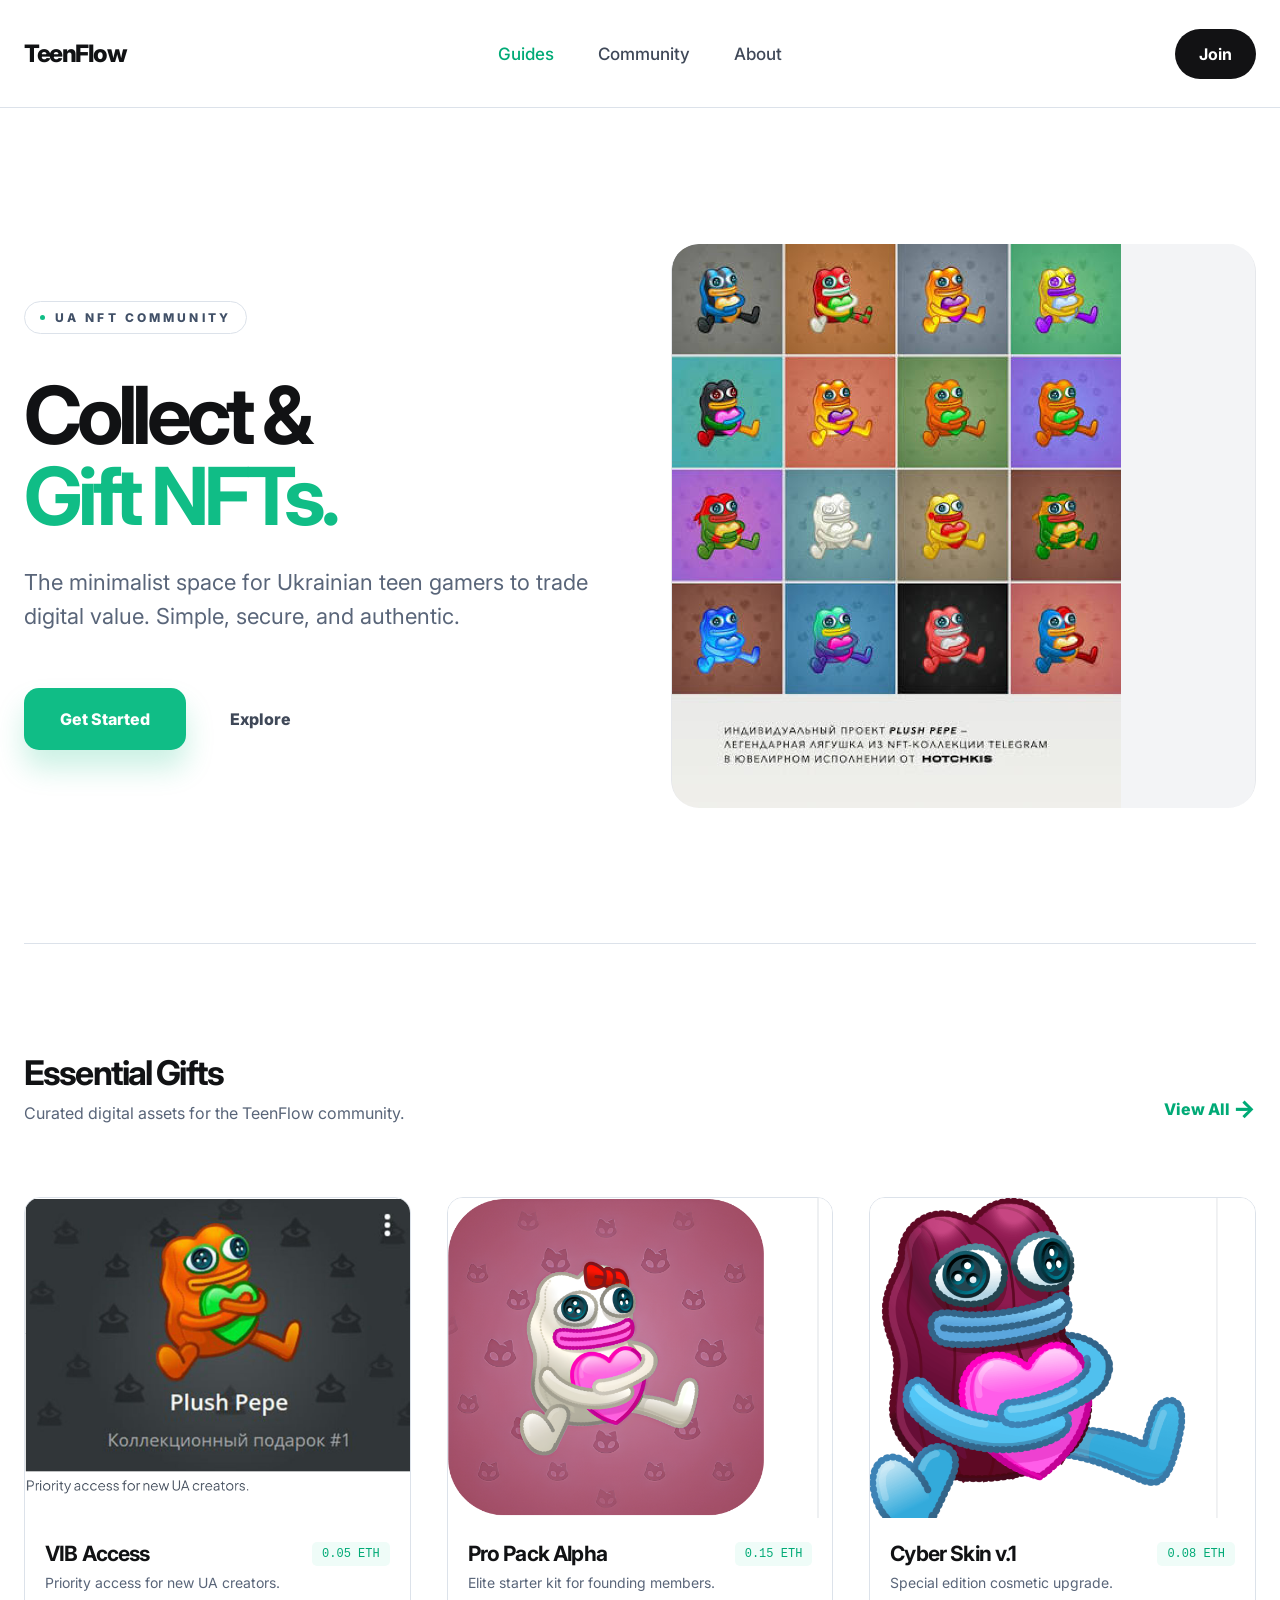
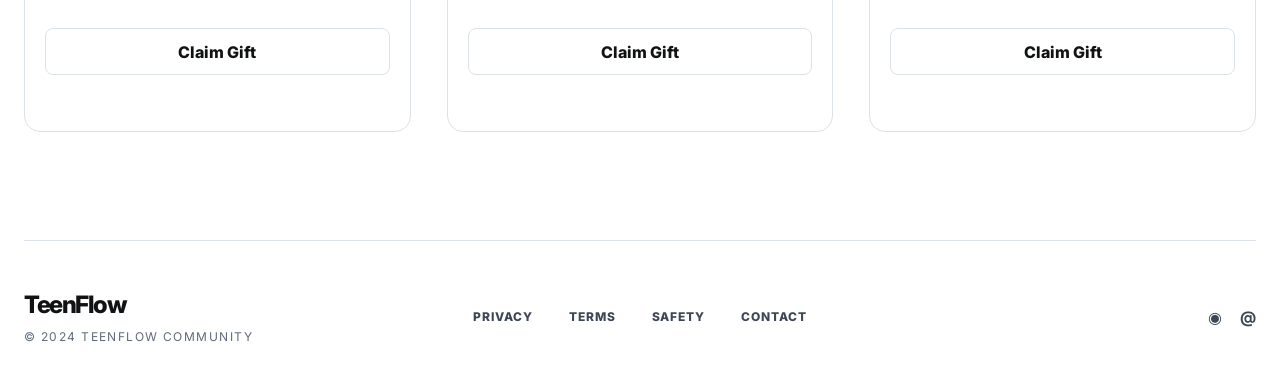
==== index.html @ e6d52f49 "feat: init page" ====
<!DOCTYPE html>
<html lang="en">
<head>
  <meta charset="UTF-8" />
  <meta name="viewport" content="width=device-width, initial-scale=1.0" />
  <title>TeenFlow — NFT Gifts</title>
  <link rel="preconnect" href="https://fonts.googleapis.com">
  <link rel="preconnect" href="https://fonts.gstatic.com" crossorigin>
  <link href="https://fonts.googleapis.com/css2?family=Inter:wght@400;500;600;700;800&display=swap" rel="stylesheet">
  <link rel="stylesheet" href="styles.css" />
</head>
<body>
  <header class="site-header">
    <a class="logo" href="#">TeenFlow</a>
    <nav class="nav" aria-label="Primary navigation">
      <a class="active" href="#guides">Guides</a>
      <a href="#community">Community</a>
      <a href="#about">About</a>
    </nav>
    <a class="join" href="#join">Join</a>
  </header>

  <main>
    <section class="hero section-wrap">
      <div class="hero-copy">
        <span class="pill"><i></i> UA NFT COMMUNITY</span>
        <h1>Collect &<br><span>Gift NFTs.</span></h1>
        <p>The minimalist space for Ukrainian teen gamers to trade digital value. Simple, secure, and authentic.</p>
        <div class="actions">
          <a class="button primary" href="#gifts">Get Started</a>
          <a class="button secondary" href="#explore">Explore</a>
        </div>
      </div>
      <div class="hero-art art-crop" aria-label="Plush Pepe NFT collection preview"></div>
    </section>

    <section id="gifts" class="gifts section-wrap">
      <div class="section-head">
        <div>
          <h2>Essential Gifts</h2>
          <p>Curated digital assets for the TeenFlow community.</p>
        </div>
        <a class="view-all" href="#">View All <span>→</span></a>
      </div>

      <div class="cards">
        <article class="card">
          <div class="card-image gift-one art-crop"></div>
          <div class="card-body">
            <div class="card-title-row">
              <h3>VIB Access</h3>
              <span class="price">0.05 ETH</span>
            </div>
            <p>Priority access for new UA creators.</p>
            <button>Claim Gift</button>
          </div>
        </article>

        <article class="card">
          <div class="card-image gift-two art-crop"></div>
          <div class="card-body">
            <div class="card-title-row">
              <h3>Pro Pack Alpha</h3>
              <span class="price">0.15 ETH</span>
            </div>
            <p>Elite starter kit for founding members.</p>
            <button>Claim Gift</button>
          </div>
        </article>

        <article class="card">
          <div class="card-image gift-three art-crop"></div>
          <div class="card-body">
            <div class="card-title-row">
              <h3>Cyber Skin v.1</h3>
              <span class="price">0.08 ETH</span>
            </div>
            <p>Special edition cosmetic upgrade.</p>
            <button>Claim Gift</button>
          </div>
        </article>
      </div>
    </section>
  </main>

  <footer class="footer section-wrap">
    <div>
      <a class="logo" href="#">TeenFlow</a>
      <p>© 2024 TEENFLOW COMMUNITY</p>
    </div>
    <nav aria-label="Footer navigation">
      <a href="#">PRIVACY</a>
      <a href="#">TERMS</a>
      <a href="#">SAFETY</a>
      <a href="#">CONTACT</a>
    </nav>
    <div class="socials" aria-label="Social links">
      <a href="#">◉</a>
      <a href="#">@</a>
    </div>
  </footer>
</body>
</html>
---- styles.css ----
:root {
  --green: #10bd86;
  --green-dark: #00aa76;
  --ink: #111214;
  --muted: #596579;
  --line: #dce2ea;
  --soft: #f7f9fb;
}

* { box-sizing: border-box; }
html { scroll-behavior: smooth; }
body {
  margin: 0;
  color: var(--ink);
  background: #fff;
  font-family: Inter, system-ui, -apple-system, BlinkMacSystemFont, "Segoe UI", sans-serif;
}
a { color: inherit; text-decoration: none; }

.section-wrap {
  width: min(1240px, calc(100% - 48px));
  margin: 0 auto;
}

.site-header {
  height: 108px;
  border-bottom: 1px solid var(--line);
  display: grid;
  grid-template-columns: 1fr auto 1fr;
  align-items: center;
  padding: 0 max(24px, calc((100vw - 1240px) / 2));
}
.logo {
  font-size: 24px;
  font-weight: 800;
  letter-spacing: -0.06em;
}
.nav {
  display: flex;
  gap: 44px;
  color: #3f4858;
  font-size: 17px;
  font-weight: 500;
}
.nav .active { color: var(--green-dark); }
.join {
  justify-self: end;
  background: #121214;
  color: #fff;
  padding: 15px 24px;
  border-radius: 999px;
  font-weight: 700;
}

.hero {
  min-height: 835px;
  display: grid;
  grid-template-columns: 1fr 585px;
  align-items: center;
  gap: 72px;
}
.pill {
  display: inline-flex;
  align-items: center;
  gap: 10px;
  padding: 8px 15px;
  border: 1px solid var(--line);
  border-radius: 999px;
  color: #415067;
  font-size: 12px;
  font-weight: 800;
  letter-spacing: 0.26em;
}
.pill i {
  width: 5px;
  height: 5px;
  background: var(--green);
  border-radius: 50%;
}
.hero h1 {
  margin: 40px 0 28px;
  font-size: clamp(58px, 7vw, 80px);
  line-height: 1.02;
  letter-spacing: -0.065em;
}
.hero h1 span { color: var(--green); }
.hero p {
  max-width: 610px;
  margin: 0;
  color: var(--muted);
  font-size: 22px;
  line-height: 1.55;
}
.actions {
  display: flex;
  align-items: center;
  gap: 44px;
  margin-top: 55px;
}
.button {
  font-weight: 800;
  font-size: 16px;
}
.primary {
  color: #fff;
  background: var(--green);
  padding: 21px 36px;
  border-radius: 15px;
  box-shadow: 0 18px 28px rgba(16, 189, 134, 0.22);
}
.secondary { color: #3f4858; }

.art-crop {
  background-image: url("image.png");
  background-size: 1440px 2002.5px;
  background-repeat: no-repeat;
}
.hero-art {
  width: 585px;
  height: 564px;
  background-position: -756px -235px;
  border-radius: 28px;
}

.gifts {
  border-top: 1px solid var(--line);
  padding-top: 112px;
  padding-bottom: 108px;
}
.section-head {
  display: flex;
  justify-content: space-between;
  align-items: end;
  margin-bottom: 74px;
}
.section-head h2 {
  margin: 0 0 13px;
  font-size: 34px;
  line-height: 1;
  letter-spacing: -0.055em;
}
.section-head p {
  margin: 0;
  color: var(--muted);
  font-size: 16px;
}
.view-all {
  color: var(--green-dark);
  font-weight: 800;
  font-size: 16px;
}
.view-all span { font-size: 24px; vertical-align: -2px; }
.cards {
  display: grid;
  grid-template-columns: repeat(3, 1fr);
  gap: 36px;
}
.card {
  min-height: 535px;
  border: 1px solid var(--line);
  border-radius: 16px;
  overflow: hidden;
  background: #fff;
}
.card-image {
  width: 100%;
  height: 320px;
  background-color: #f5f7f8;
}
.gift-one { background-position: -117px -1215px; }
.gift-two { background-position: -544px -1215px; }
.gift-three { background-position: -994px -1229px; }
.card-body { padding: 24px 20px 18px; }
.card-title-row {
  display: flex;
  justify-content: space-between;
  align-items: center;
  gap: 12px;
}
.card h3 {
  margin: 0;
  font-size: 21px;
  line-height: 1.15;
  letter-spacing: -0.04em;
}
.price {
  flex: none;
  color: var(--green-dark);
  background: #effcf8;
  border-radius: 5px;
  padding: 5px 10px;
  font-family: ui-monospace, SFMono-Regular, Menlo, Consolas, monospace;
  font-size: 12px;
}
.card p {
  min-height: 38px;
  margin: 8px 0 16px;
  color: var(--muted);
  font-size: 14px;
  line-height: 1.35;
}
.card button {
  width: 100%;
  height: 47px;
  border: 1px solid var(--line);
  border-radius: 8px;
  background: #fff;
  color: var(--ink);
  font: inherit;
  font-weight: 800;
  cursor: pointer;
}

.footer {
  border-top: 1px solid var(--line);
  min-height: 152px;
  display: grid;
  grid-template-columns: 1fr auto 1fr;
  align-items: center;
}
.footer p {
  margin: 10px 0 0;
  color: #606a7a;
  font-size: 12px;
  letter-spacing: 0.12em;
}
.footer nav {
  display: flex;
  gap: 36px;
  color: #3d4656;
  font-size: 12px;
  font-weight: 800;
  letter-spacing: 0.08em;
}
.socials {
  justify-self: end;
  display: flex;
  gap: 18px;
  color: #3d4656;
  font-weight: 700;
}

@media (max-width: 1000px) {
  .site-header { grid-template-columns: auto 1fr auto; gap: 20px; }
  .nav { justify-content: center; gap: 20px; }
  .hero { grid-template-columns: 1fr; padding: 72px 0; min-height: auto; }
  .hero-art { justify-self: center; max-width: 100%; }
  .cards { grid-template-columns: 1fr; }
  .card { max-width: 500px; width: 100%; margin: 0 auto; }
  .footer { grid-template-columns: 1fr; gap: 24px; padding: 42px 0; text-align: center; }
  .footer nav, .socials { justify-content: center; justify-self: center; flex-wrap: wrap; }
}

@media (max-width: 640px) {
  .section-wrap { width: min(100% - 28px, 1240px); }
  .site-header { height: auto; padding: 22px 14px; grid-template-columns: 1fr auto; }
  .nav { order: 3; grid-column: 1 / -1; padding-top: 16px; }
  .join { padding: 12px 18px; }
  .hero h1 { font-size: 54px; }
  .hero p { font-size: 18px; }
  .actions { gap: 24px; margin-top: 36px; }
  .hero-art {
    width: 100%;
    height: 0;
    padding-bottom: 96%;
    background-size: 246%;
    background-position: 60% 13%;
  }
  .section-head { align-items: start; gap: 20px; flex-direction: column; }
}
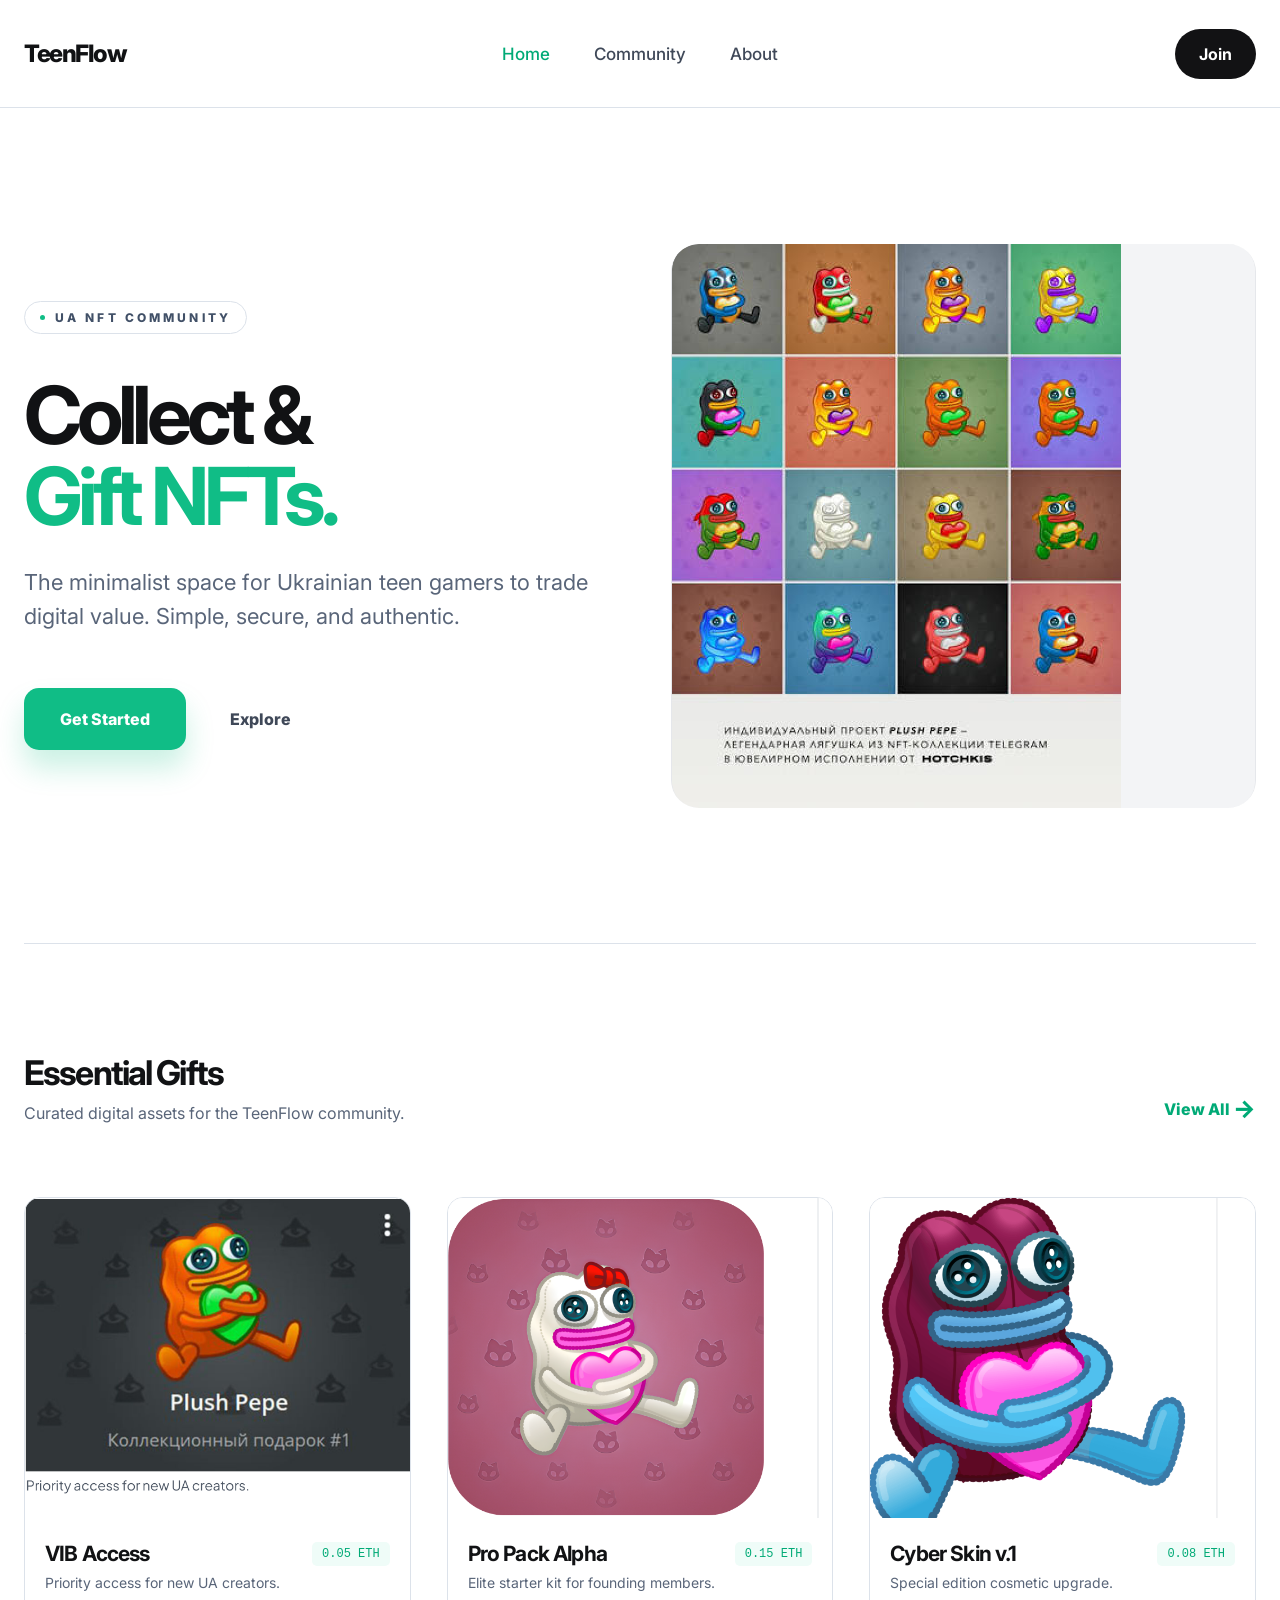
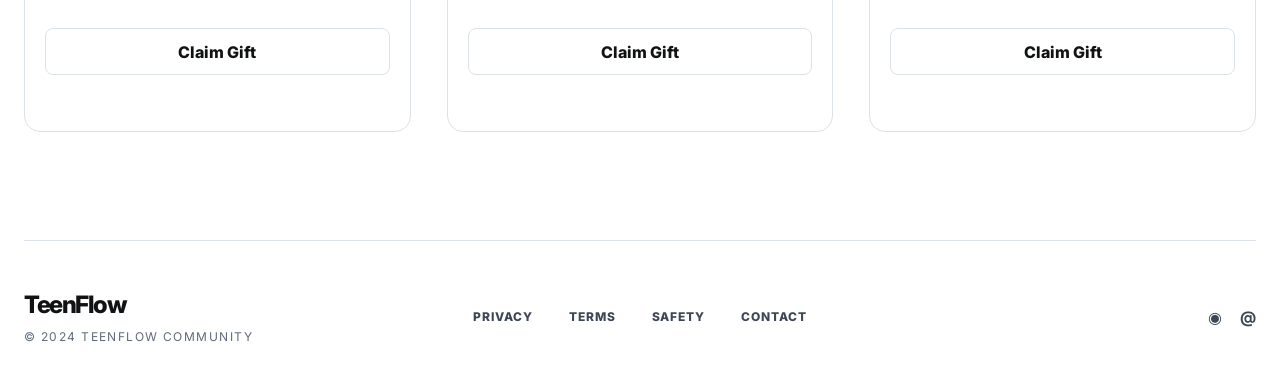
==== commit 56e0ecfd: "Add files via upload" ====
--- a/index.html
+++ b/index.html
@@ -1,103 +1,108 @@
-<!DOCTYPE html>
+<!doctype html>
 <html lang="en">
-<head>
-  <meta charset="UTF-8" />
-  <meta name="viewport" content="width=device-width, initial-scale=1.0" />
-  <title>TeenFlow — NFT Gifts</title>
-  <link rel="preconnect" href="https://fonts.googleapis.com">
-  <link rel="preconnect" href="https://fonts.gstatic.com" crossorigin>
-  <link href="https://fonts.googleapis.com/css2?family=Inter:wght@400;500;600;700;800&display=swap" rel="stylesheet">
-  <link rel="stylesheet" href="styles.css" />
-</head>
-<body>
-  <header class="site-header">
-    <a class="logo" href="#">TeenFlow</a>
-    <nav class="nav" aria-label="Primary navigation">
-      <a class="active" href="#guides">Guides</a>
-      <a href="#community">Community</a>
-      <a href="#about">About</a>
-    </nav>
-    <a class="join" href="#join">Join</a>
-  </header>
+    <head>
+        <meta charset="UTF-8" />
+        <meta name="viewport" content="width=device-width, initial-scale=1.0" />
+        <title>TeenFlow — NFT Gifts</title>
+        <link rel="preconnect" href="https://fonts.googleapis.com" />
+        <link rel="preconnect" href="https://fonts.gstatic.com" crossorigin />
+        <link
+            href="https://fonts.googleapis.com/css2?family=Inter:wght@400;500;600;700;800&display=swap"
+            rel="stylesheet" />
+        <link rel="stylesheet" href="styles.css" />
+    </head>
+    <body>
+        <header class="site-header">
+            <a class="logo" href="#">TeenFlow</a>
+            <nav class="nav" aria-label="Primary navigation">
+                <a class="active" href="index.html">Home</a>
+                <a href="community.html">Community</a>
+                <a href="about.html">About</a>
+            </nav>
+            <a class="join" href="#join">Join</a>
+        </header>
 
-  <main>
-    <section class="hero section-wrap">
-      <div class="hero-copy">
-        <span class="pill"><i></i> UA NFT COMMUNITY</span>
-        <h1>Collect &<br><span>Gift NFTs.</span></h1>
-        <p>The minimalist space for Ukrainian teen gamers to trade digital value. Simple, secure, and authentic.</p>
-        <div class="actions">
-          <a class="button primary" href="#gifts">Get Started</a>
-          <a class="button secondary" href="#explore">Explore</a>
-        </div>
-      </div>
-      <div class="hero-art art-crop" aria-label="Plush Pepe NFT collection preview"></div>
-    </section>
+        <main>
+            <section class="hero section-wrap">
+                <div class="hero-copy">
+                    <span class="pill"><i></i> UA NFT COMMUNITY</span>
+                    <h1>Collect &<br /><span>Gift NFTs.</span></h1>
+                    <p>
+                        The minimalist space for Ukrainian teen gamers to trade digital value.
+                        Simple, secure, and authentic.
+                    </p>
+                    <div class="actions">
+                        <a class="button primary" href="#gifts">Get Started</a>
+                        <a class="button secondary" href="#explore">Explore</a>
+                    </div>
+                </div>
+                <div class="hero-art art-crop" aria-label="Plush Pepe NFT collection preview"></div>
+            </section>
 
-    <section id="gifts" class="gifts section-wrap">
-      <div class="section-head">
-        <div>
-          <h2>Essential Gifts</h2>
-          <p>Curated digital assets for the TeenFlow community.</p>
-        </div>
-        <a class="view-all" href="#">View All <span>→</span></a>
-      </div>
+            <section id="gifts" class="gifts section-wrap">
+                <div class="section-head">
+                    <div>
+                        <h2>Essential Gifts</h2>
+                        <p>Curated digital assets for the TeenFlow community.</p>
+                    </div>
+                    <a class="view-all" href="#">View All <span>→</span></a>
+                </div>
 
-      <div class="cards">
-        <article class="card">
-          <div class="card-image gift-one art-crop"></div>
-          <div class="card-body">
-            <div class="card-title-row">
-              <h3>VIB Access</h3>
-              <span class="price">0.05 ETH</span>
+                <div class="cards">
+                    <article class="card">
+                        <div class="card-image gift-one art-crop"></div>
+                        <div class="card-body">
+                            <div class="card-title-row">
+                                <h3>VIB Access</h3>
+                                <span class="price">0.05 ETH</span>
+                            </div>
+                            <p>Priority access for new UA creators.</p>
+                            <button>Claim Gift</button>
+                        </div>
+                    </article>
+
+                    <article class="card">
+                        <div class="card-image gift-two art-crop"></div>
+                        <div class="card-body">
+                            <div class="card-title-row">
+                                <h3>Pro Pack Alpha</h3>
+                                <span class="price">0.15 ETH</span>
+                            </div>
+                            <p>Elite starter kit for founding members.</p>
+                            <button>Claim Gift</button>
+                        </div>
+                    </article>
+
+                    <article class="card">
+                        <div class="card-image gift-three art-crop"></div>
+                        <div class="card-body">
+                            <div class="card-title-row">
+                                <h3>Cyber Skin v.1</h3>
+                                <span class="price">0.08 ETH</span>
+                            </div>
+                            <p>Special edition cosmetic upgrade.</p>
+                            <button>Claim Gift</button>
+                        </div>
+                    </article>
+                </div>
+            </section>
+        </main>
+
+        <footer class="footer section-wrap">
+            <div>
+                <a class="logo" href="#">TeenFlow</a>
+                <p>© 2024 TEENFLOW COMMUNITY</p>
             </div>
-            <p>Priority access for new UA creators.</p>
-            <button>Claim Gift</button>
-          </div>
-        </article>
-
-        <article class="card">
-          <div class="card-image gift-two art-crop"></div>
-          <div class="card-body">
-            <div class="card-title-row">
-              <h3>Pro Pack Alpha</h3>
-              <span class="price">0.15 ETH</span>
+            <nav aria-label="Footer navigation">
+                <a href="#">PRIVACY</a>
+                <a href="#">TERMS</a>
+                <a href="#">SAFETY</a>
+                <a href="#">CONTACT</a>
+            </nav>
+            <div class="socials" aria-label="Social links">
+                <a href="#">◉</a>
+                <a href="#">@</a>
             </div>
-            <p>Elite starter kit for founding members.</p>
-            <button>Claim Gift</button>
-          </div>
-        </article>
-
-        <article class="card">
-          <div class="card-image gift-three art-crop"></div>
-          <div class="card-body">
-            <div class="card-title-row">
-              <h3>Cyber Skin v.1</h3>
-              <span class="price">0.08 ETH</span>
-            </div>
-            <p>Special edition cosmetic upgrade.</p>
-            <button>Claim Gift</button>
-          </div>
-        </article>
-      </div>
-    </section>
-  </main>
-
-  <footer class="footer section-wrap">
-    <div>
-      <a class="logo" href="#">TeenFlow</a>
-      <p>© 2024 TEENFLOW COMMUNITY</p>
-    </div>
-    <nav aria-label="Footer navigation">
-      <a href="#">PRIVACY</a>
-      <a href="#">TERMS</a>
-      <a href="#">SAFETY</a>
-      <a href="#">CONTACT</a>
-    </nav>
-    <div class="socials" aria-label="Social links">
-      <a href="#">◉</a>
-      <a href="#">@</a>
-    </div>
-  </footer>
-</body>
+        </footer>
+    </body>
 </html>
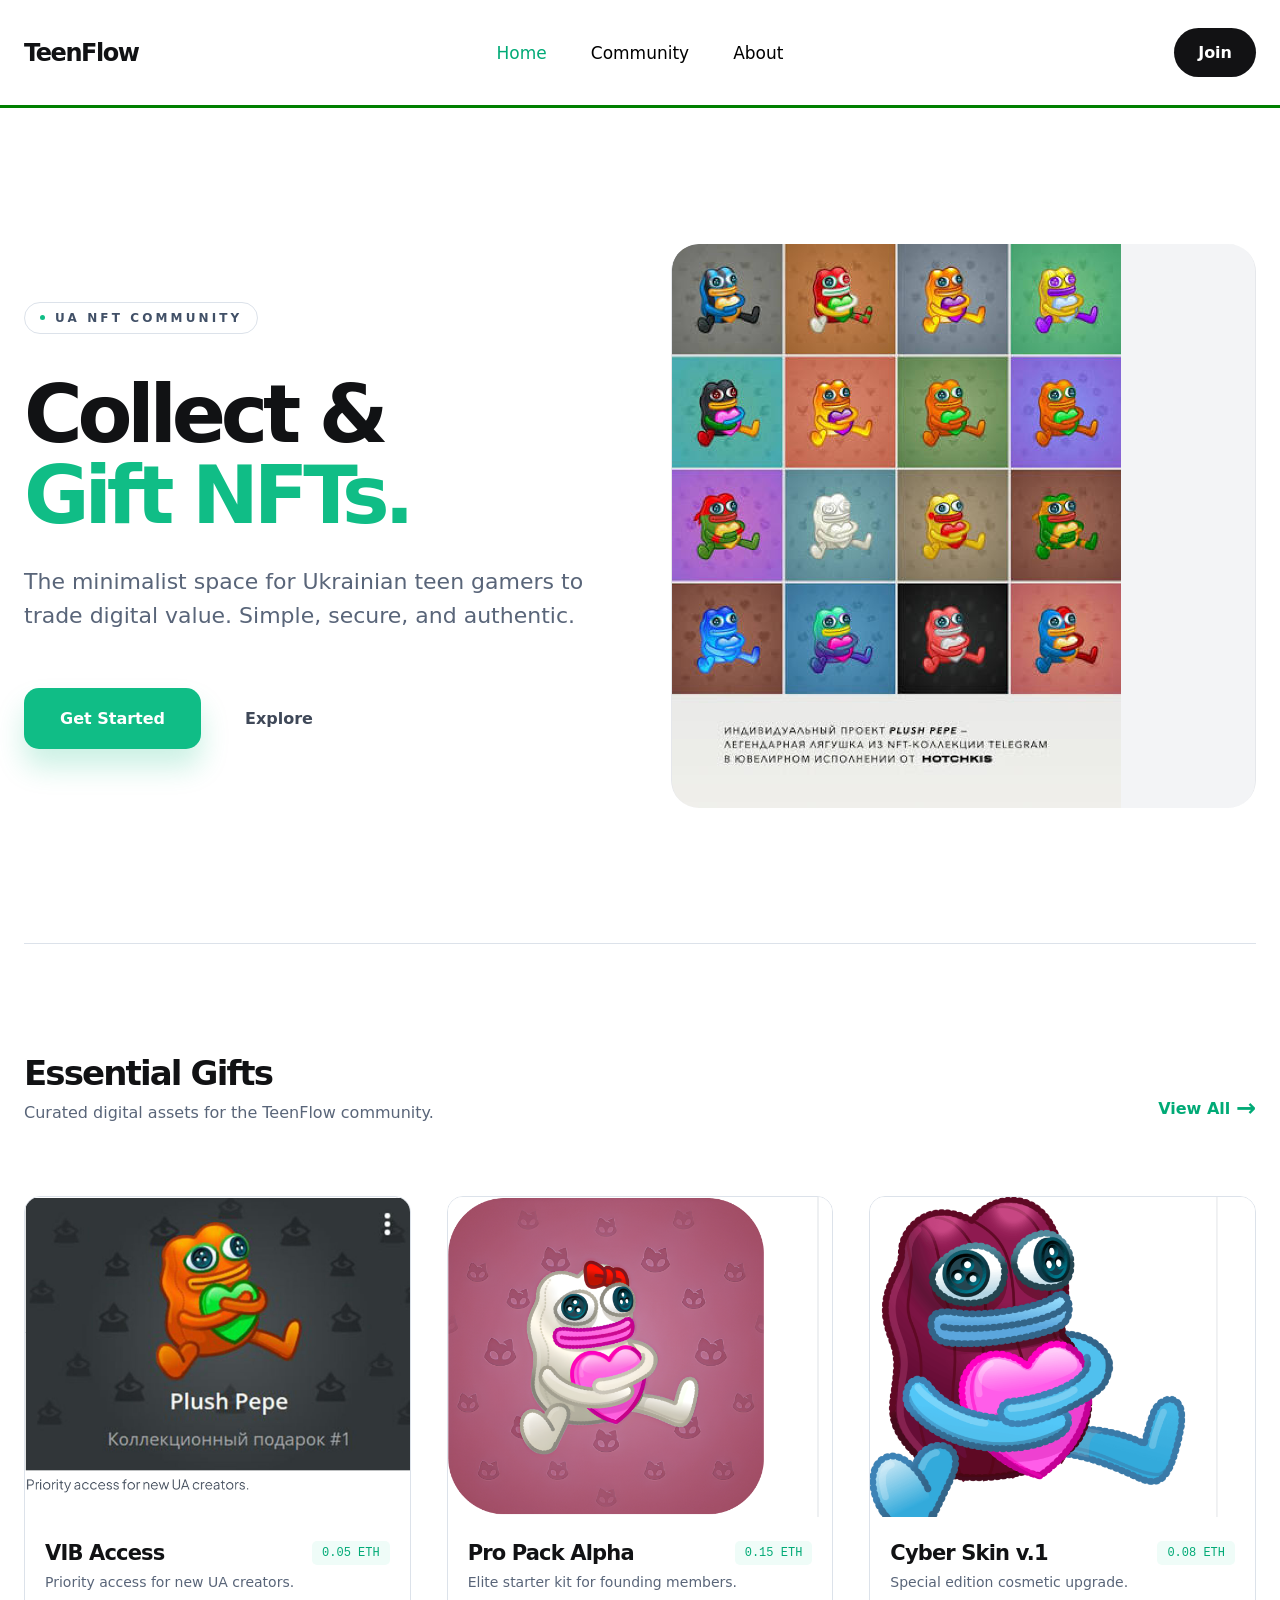
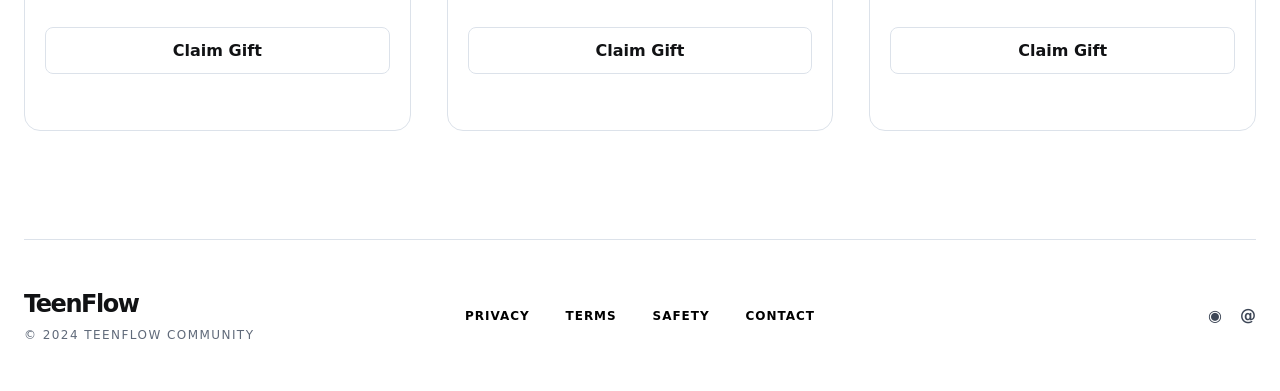
==== commit f998a358: "Refactors navbar and optimizes font loading Updates the navigation bar to use CSS Grid for improved " ====
--- a/index.html
+++ b/index.html
@@ -4,11 +4,6 @@
         <meta charset="UTF-8" />
         <meta name="viewport" content="width=device-width, initial-scale=1.0" />
         <title>TeenFlow — NFT Gifts</title>
-        <link rel="preconnect" href="https://fonts.googleapis.com" />
-        <link rel="preconnect" href="https://fonts.gstatic.com" crossorigin />
-        <link
-            href="https://fonts.googleapis.com/css2?family=Inter:wght@400;500;600;700;800&display=swap"
-            rel="stylesheet" />
         <link rel="stylesheet" href="styles.css" />
     </head>
     <body>
@@ -19,7 +14,7 @@
                 <a href="community.html">Community</a>
                 <a href="about.html">About</a>
             </nav>
-            <a class="join" href="#join">Join</a>
+            <a class="join" href="join.html">Join</a>
         </header>
 
         <main>
--- a/styles.css
+++ b/styles.css
@@ -7,15 +7,56 @@
   --soft: #f7f9fb;
 }
 
-* { box-sizing: border-box; }
-html { scroll-behavior: smooth; }
+.logo:hover {
+  color: green;
+}
+
+nav a {
+  color: black;
+}
+
+.join:hover {
+  color: green;
+}
+
+button:hover {
+  color: green;
+}
+
+.nav:hover {
+  text-decoration: none;
+  color: green;
+}
+
+footer a:hover {
+  color: green;
+  text-align: none;
+}
+
+.nav a:hover {
+  text-decoration: none;
+  color: green;
+}
+
+* {
+  box-sizing: border-box;
+}
+
+html {
+  scroll-behavior: smooth;
+}
+
 body {
   margin: 0;
   color: var(--ink);
   background: #fff;
   font-family: Inter, system-ui, -apple-system, BlinkMacSystemFont, "Segoe UI", sans-serif;
 }
-a { color: inherit; text-decoration: none; }
+
+a {
+  color: inherit;
+  text-decoration: none;
+}
 
 .section-wrap {
   width: min(1240px, calc(100% - 48px));
@@ -24,17 +65,19 @@
 
 .site-header {
   height: 108px;
-  border-bottom: 1px solid var(--line);
+  border-bottom: 3px solid green;
   display: grid;
   grid-template-columns: 1fr auto 1fr;
   align-items: center;
   padding: 0 max(24px, calc((100vw - 1240px) / 2));
 }
+
 .logo {
   font-size: 24px;
   font-weight: 800;
   letter-spacing: -0.06em;
 }
+
 .nav {
   display: flex;
   gap: 44px;
@@ -42,7 +85,11 @@
   font-size: 17px;
   font-weight: 500;
 }
-.nav .active { color: var(--green-dark); }
+
+.nav .active {
+  color: var(--green-dark);
+}
+
 .join {
   justify-self: end;
   background: #121214;
@@ -59,6 +106,7 @@
   align-items: center;
   gap: 72px;
 }
+
 .pill {
   display: inline-flex;
   align-items: center;
@@ -71,19 +119,25 @@
   font-weight: 800;
   letter-spacing: 0.26em;
 }
+
 .pill i {
   width: 5px;
   height: 5px;
   background: var(--green);
   border-radius: 50%;
 }
+
 .hero h1 {
   margin: 40px 0 28px;
   font-size: clamp(58px, 7vw, 80px);
   line-height: 1.02;
   letter-spacing: -0.065em;
 }
-.hero h1 span { color: var(--green); }
+
+.hero h1 span {
+  color: var(--green);
+}
+
 .hero p {
   max-width: 610px;
   margin: 0;
@@ -91,16 +145,19 @@
   font-size: 22px;
   line-height: 1.55;
 }
+
 .actions {
   display: flex;
   align-items: center;
   gap: 44px;
   margin-top: 55px;
 }
+
 .button {
   font-weight: 800;
   font-size: 16px;
 }
+
 .primary {
   color: #fff;
   background: var(--green);
@@ -108,13 +165,17 @@
   border-radius: 15px;
   box-shadow: 0 18px 28px rgba(16, 189, 134, 0.22);
 }
-.secondary { color: #3f4858; }
+
+.secondary {
+  color: #3f4858;
+}
 
 .art-crop {
   background-image: url("image.png");
   background-size: 1440px 2002.5px;
   background-repeat: no-repeat;
 }
+
 .hero-art {
   width: 585px;
   height: 564px;
@@ -127,34 +188,44 @@
   padding-top: 112px;
   padding-bottom: 108px;
 }
+
 .section-head {
   display: flex;
   justify-content: space-between;
   align-items: end;
   margin-bottom: 74px;
 }
+
 .section-head h2 {
   margin: 0 0 13px;
   font-size: 34px;
   line-height: 1;
   letter-spacing: -0.055em;
 }
+
 .section-head p {
   margin: 0;
   color: var(--muted);
   font-size: 16px;
 }
+
 .view-all {
   color: var(--green-dark);
   font-weight: 800;
   font-size: 16px;
 }
-.view-all span { font-size: 24px; vertical-align: -2px; }
+
+.view-all span {
+  font-size: 24px;
+  vertical-align: -2px;
+}
+
 .cards {
   display: grid;
   grid-template-columns: repeat(3, 1fr);
   gap: 36px;
 }
+
 .card {
   min-height: 535px;
   border: 1px solid var(--line);
@@ -162,27 +233,43 @@
   overflow: hidden;
   background: #fff;
 }
+
 .card-image {
   width: 100%;
   height: 320px;
   background-color: #f5f7f8;
 }
-.gift-one { background-position: -117px -1215px; }
-.gift-two { background-position: -544px -1215px; }
-.gift-three { background-position: -994px -1229px; }
-.card-body { padding: 24px 20px 18px; }
+
+.gift-one {
+  background-position: -117px -1215px;
+}
+
+.gift-two {
+  background-position: -544px -1215px;
+}
+
+.gift-three {
+  background-position: -994px -1229px;
+}
+
+.card-body {
+  padding: 24px 20px 18px;
+}
+
 .card-title-row {
   display: flex;
   justify-content: space-between;
   align-items: center;
   gap: 12px;
 }
+
 .card h3 {
   margin: 0;
   font-size: 21px;
   line-height: 1.15;
   letter-spacing: -0.04em;
 }
+
 .price {
   flex: none;
   color: var(--green-dark);
@@ -192,6 +279,7 @@
   font-family: ui-monospace, SFMono-Regular, Menlo, Consolas, monospace;
   font-size: 12px;
 }
+
 .card p {
   min-height: 38px;
   margin: 8px 0 16px;
@@ -199,6 +287,7 @@
   font-size: 14px;
   line-height: 1.35;
 }
+
 .card button {
   width: 100%;
   height: 47px;
@@ -218,12 +307,14 @@
   grid-template-columns: 1fr auto 1fr;
   align-items: center;
 }
+
 .footer p {
   margin: 10px 0 0;
   color: #606a7a;
   font-size: 12px;
   letter-spacing: 0.12em;
 }
+
 .footer nav {
   display: flex;
   gap: 36px;
@@ -232,6 +323,7 @@
   font-weight: 800;
   letter-spacing: 0.08em;
 }
+
 .socials {
   justify-self: end;
   display: flex;
@@ -241,24 +333,86 @@
 }
 
 @media (max-width: 1000px) {
-  .site-header { grid-template-columns: auto 1fr auto; gap: 20px; }
-  .nav { justify-content: center; gap: 20px; }
-  .hero { grid-template-columns: 1fr; padding: 72px 0; min-height: auto; }
-  .hero-art { justify-self: center; max-width: 100%; }
-  .cards { grid-template-columns: 1fr; }
-  .card { max-width: 500px; width: 100%; margin: 0 auto; }
-  .footer { grid-template-columns: 1fr; gap: 24px; padding: 42px 0; text-align: center; }
-  .footer nav, .socials { justify-content: center; justify-self: center; flex-wrap: wrap; }
+  .site-header {
+    grid-template-columns: auto 1fr auto;
+    gap: 20px;
+  }
+
+  .nav {
+    justify-content: center;
+    gap: 20px;
+  }
+
+  .hero {
+    grid-template-columns: 1fr;
+    padding: 72px 0;
+    min-height: auto;
+  }
+
+  .hero-art {
+    justify-self: center;
+    max-width: 100%;
+  }
+
+  .cards {
+    grid-template-columns: 1fr;
+  }
+
+  .card {
+    max-width: 500px;
+    width: 100%;
+    margin: 0 auto;
+  }
+
+  .footer {
+    grid-template-columns: 1fr;
+    gap: 24px;
+    padding: 42px 0;
+    text-align: center;
+  }
+
+  .footer nav,
+  .socials {
+    justify-content: center;
+    justify-self: center;
+    flex-wrap: wrap;
+  }
 }
 
 @media (max-width: 640px) {
-  .section-wrap { width: min(100% - 28px, 1240px); }
-  .site-header { height: auto; padding: 22px 14px; grid-template-columns: 1fr auto; }
-  .nav { order: 3; grid-column: 1 / -1; padding-top: 16px; }
-  .join { padding: 12px 18px; }
-  .hero h1 { font-size: 54px; }
-  .hero p { font-size: 18px; }
-  .actions { gap: 24px; margin-top: 36px; }
+  .section-wrap {
+    width: min(100% - 28px, 1240px);
+  }
+
+  .site-header {
+    height: auto;
+    padding: 22px 14px;
+    grid-template-columns: 1fr auto;
+  }
+
+  .nav {
+    order: 3;
+    grid-column: 1 / -1;
+    padding-top: 16px;
+  }
+
+  .join {
+    padding: 12px 18px;
+  }
+
+  .hero h1 {
+    font-size: 54px;
+  }
+
+  .hero p {
+    font-size: 18px;
+  }
+
+  .actions {
+    gap: 24px;
+    margin-top: 36px;
+  }
+
   .hero-art {
     width: 100%;
     height: 0;
@@ -266,5 +420,10 @@
     background-size: 246%;
     background-position: 60% 13%;
   }
-  .section-head { align-items: start; gap: 20px; flex-direction: column; }
-}
+
+  .section-head {
+    align-items: start;
+    gap: 20px;
+    flex-direction: column;
+  }
+}
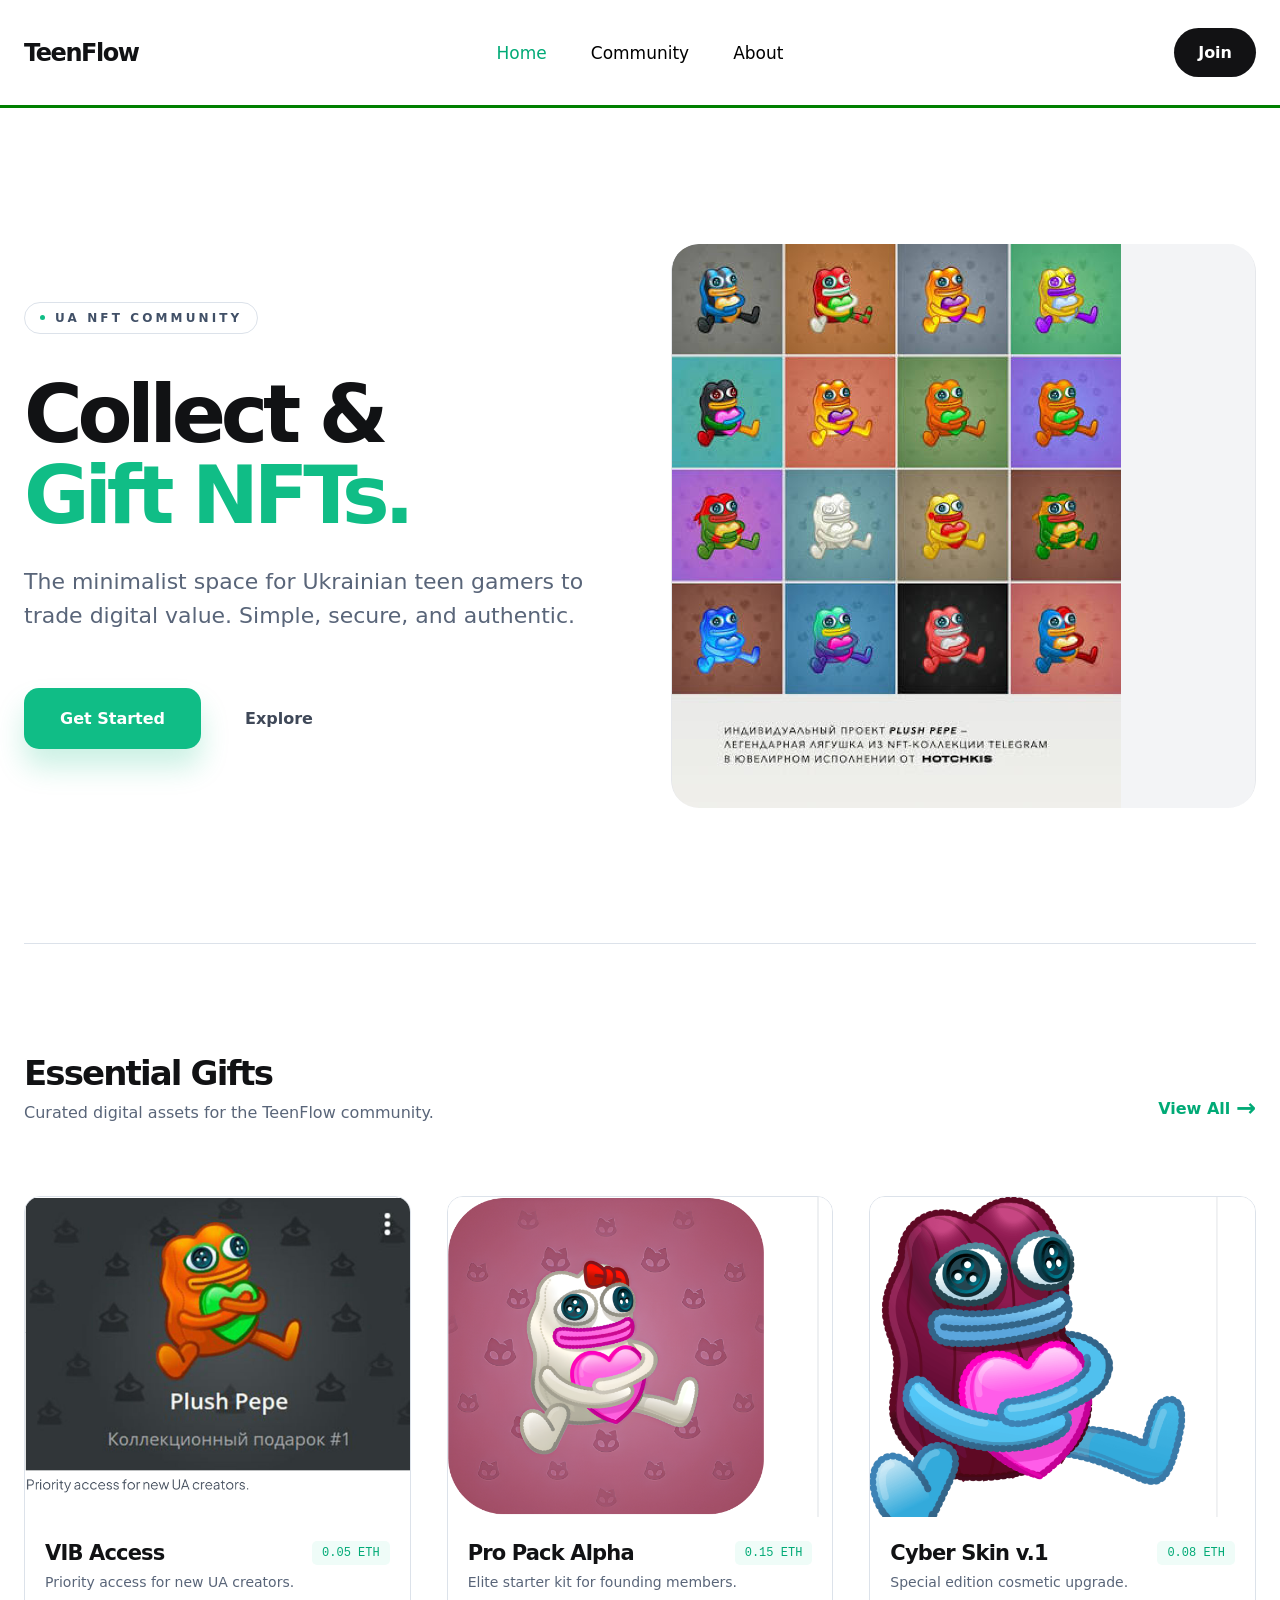
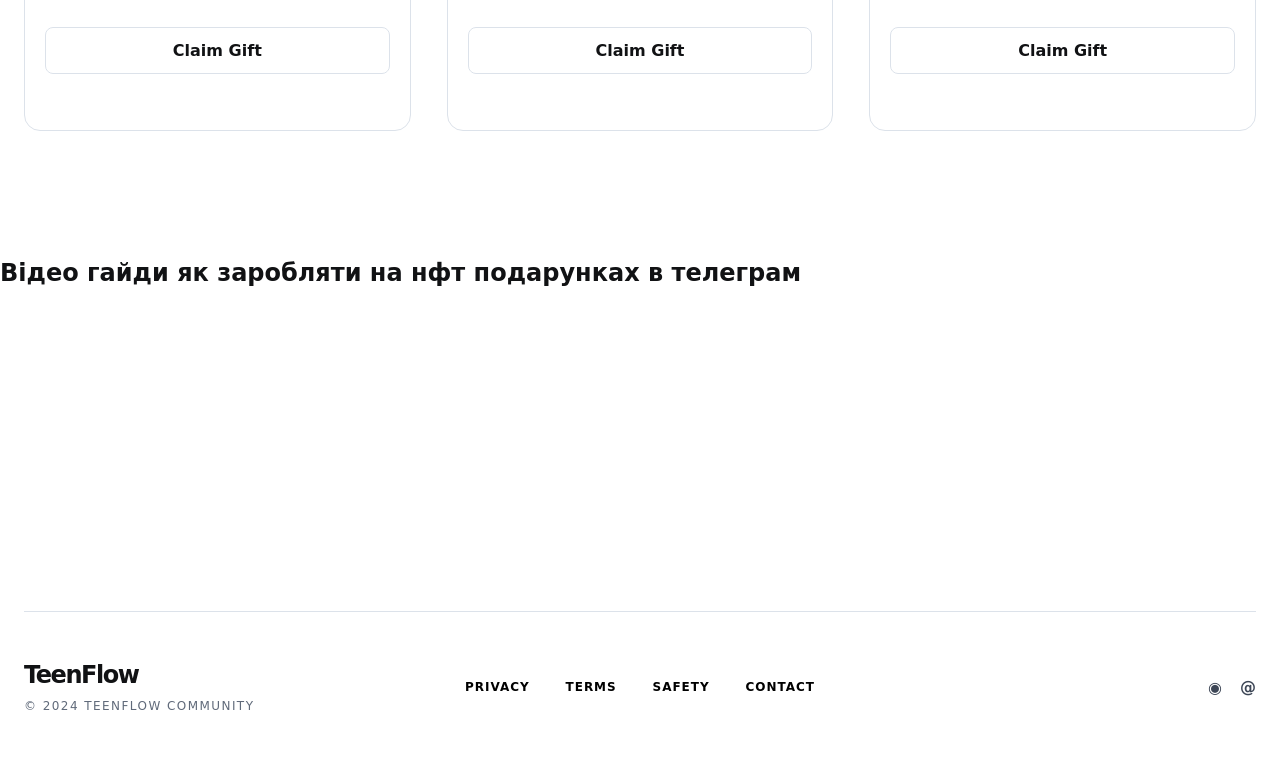
==== commit 2338fd84: "Add video guides section for NFT gifts in Telegram Added a new section with video guides on earning " ====
--- a/index.html
+++ b/index.html
@@ -82,6 +82,15 @@
                 </div>
             </section>
         </main>
+        <section>
+     <h1>Відео гайди як заробляти на нфт подарунках в телеграм</h1>
+   <article class="guides">
+<iframe width="1059" height="595" src="https://www.youtube.com/embed/SpH7_k_Wrvw" title="Як заробити на NFT подарунках в телеграм?" frameborder="0"></iframe>
+<iframe width="1059" height="595" src="https://www.youtube.com/embed/sKgBU7rLCm8" title="Як заробити на телеграм подарунках? -гайд по Telegram Gifts" frameborder="0" ></iframe>
+<iframe width="1059" height="595" src="https://www.youtube.com/embed/JtX-bXjl1vI" title="ЯК ЗАРОБИТИ НА НФТ ТЕЛЕГРАМ ПОДАРУНКАХ?" frameborder="0"></iframe>
+<iframe width="1059" height="595" src="https://www.youtube.com/embed/h6Lt1uEh9VU" title="ЯК ЗАРОБИТИ НА ТЕЛЕГРАМ  NFT" frameborder="0"></iframe>
+   </article>
+</section>
 
         <footer class="footer section-wrap">
             <div>
--- a/styles.css
+++ b/styles.css
@@ -5,6 +5,21 @@
   --muted: #596579;
   --line: #dce2ea;
   --soft: #f7f9fb;
+}
+
+iframe {
+  width: 300px;
+  height: 300px;
+}
+
+.guides {
+  display: block;
+  justify-content: space-between;
+}
+
+.guides  h1 {
+  font-weight: bold;
+  
 }
 
 .logo:hover {
@@ -426,4 +441,4 @@
     gap: 20px;
     flex-direction: column;
   }
-}+}
